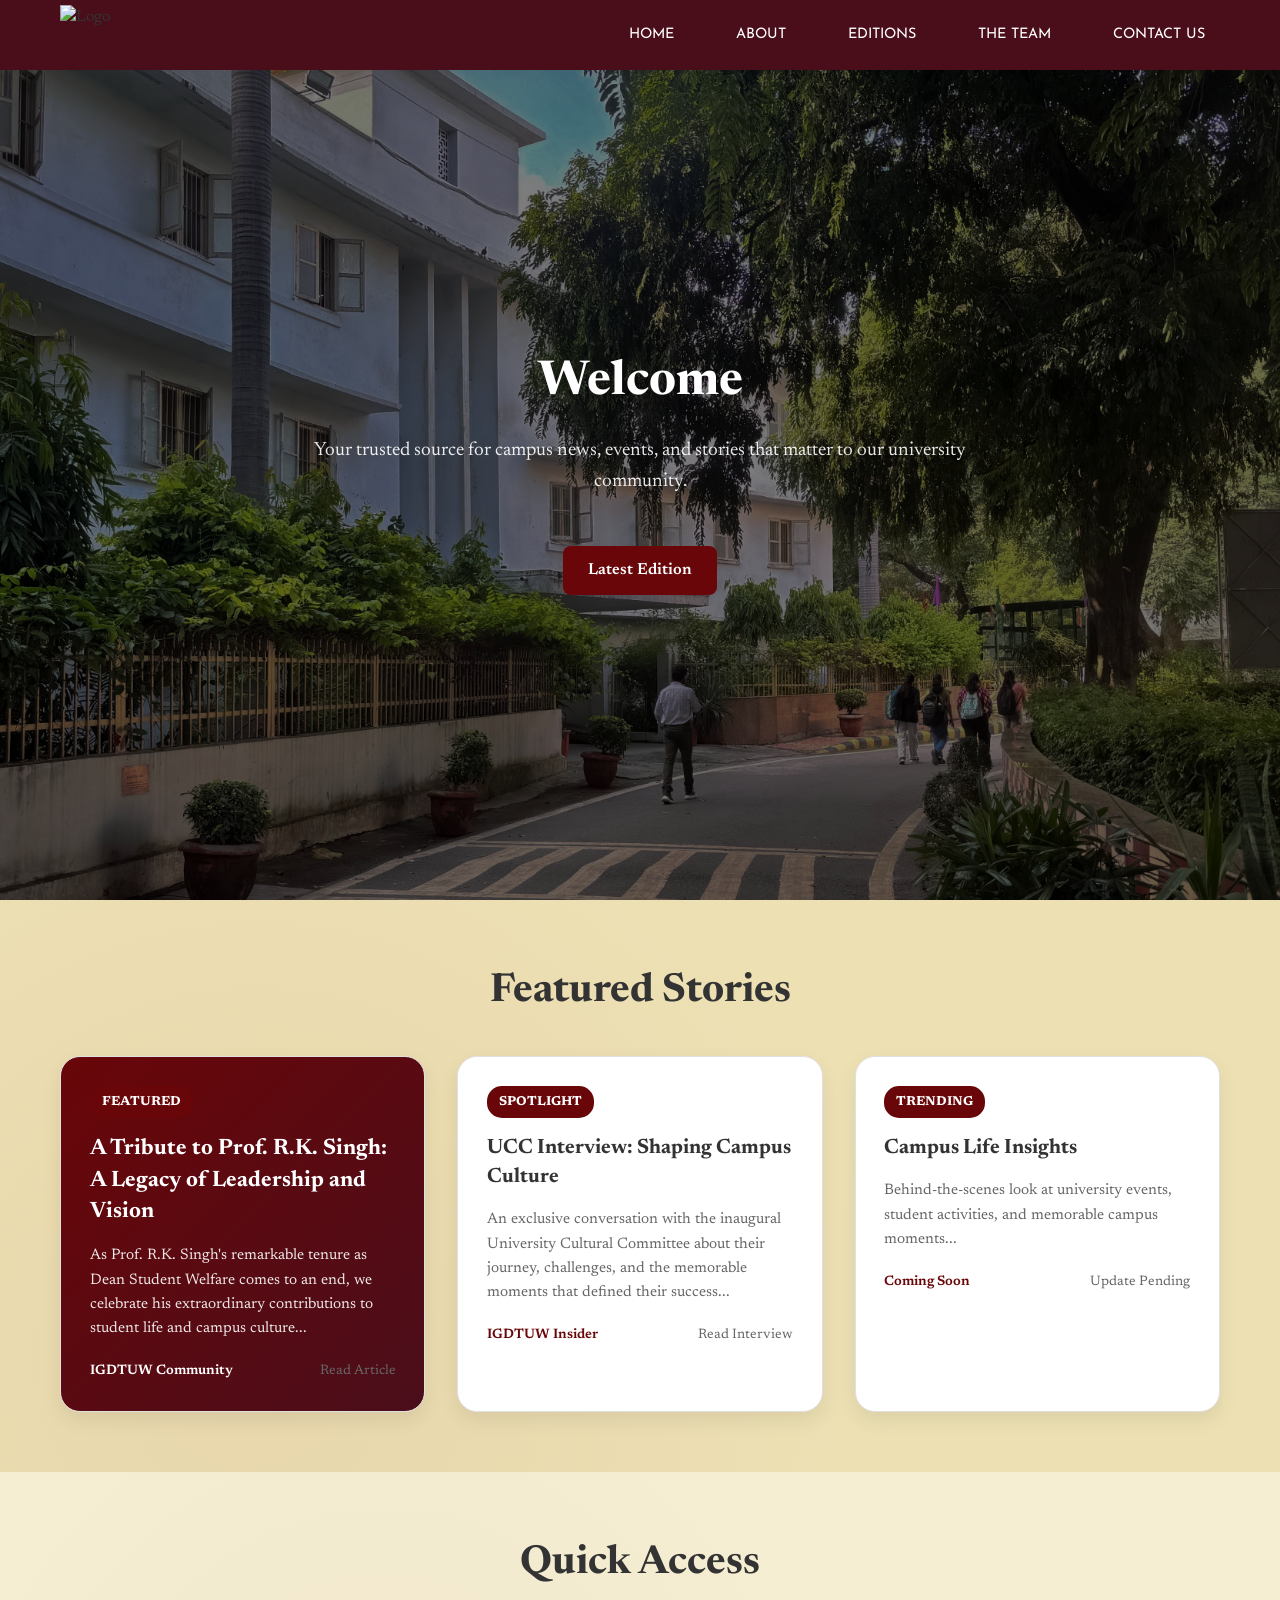
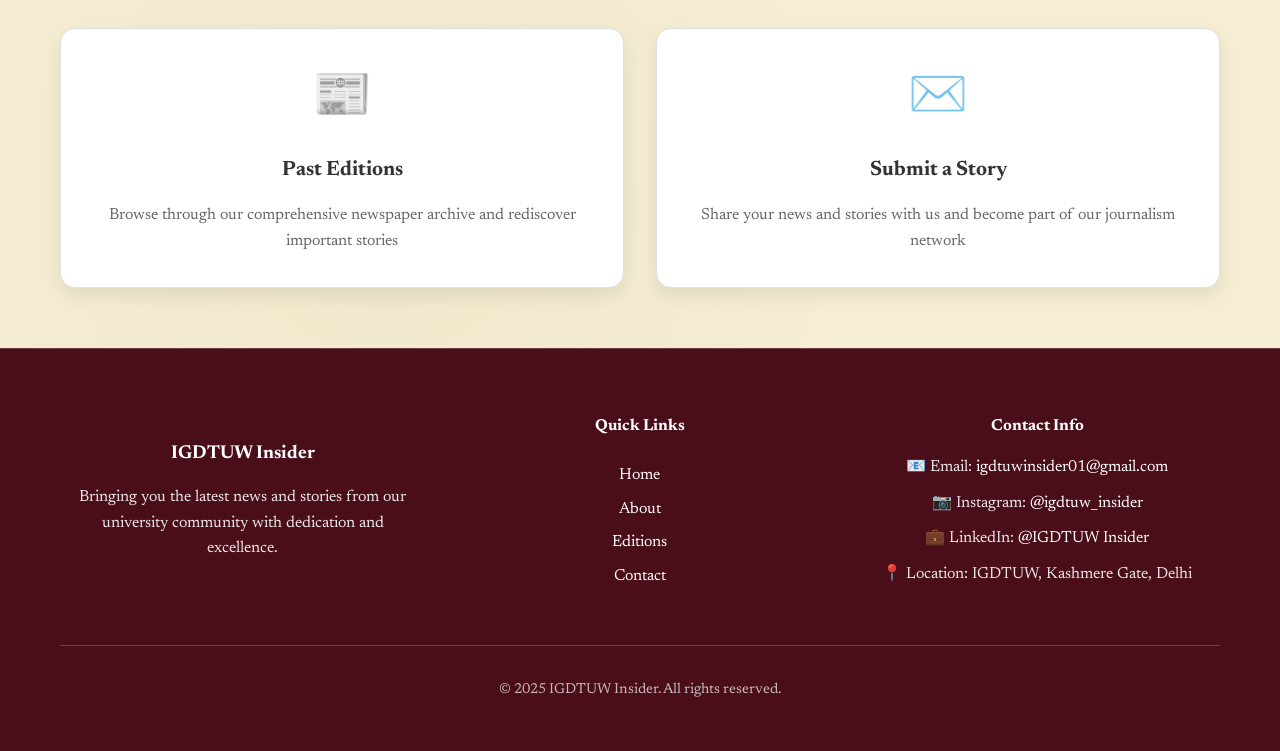
==== index.html @ c7ceae9b "Merge branch 'main' of https://github.com/Surabhi210/IGDTUW__Insider :wq ssage to explain why this m" ====
<!DOCTYPE html>
<html lang="en">

<head>
    <meta charset="UTF-8">
    <meta name="viewport" content="width=device-width, initial-scale=1.0">
    <title>IGDTUW Insider - University Newspaper</title>
    <link rel="icon" type="image/png" href="image.png">
    <style>
        @import url('https://fonts.googleapis.com/css2?family=Newsreader:ital,opsz,wght@0,6..72,200..800;1,6..72,200..800&display=swap');
        @import url('https://fonts.googleapis.com/css2?family=Josefin+Sans:ital,wght@0,100..700;1,100..700&display=swap');
    </style>
    <link rel="stylesheet" href="navbar.css">
    <link rel="stylesheet" href="style.css">
    <link rel="stylesheet" href="footer.css">
</head>

<body class="loading">
    <!-- Navigation -->
    <nav class="navbar">
        <div class="nav-container">
            <div class="logo">
                <img src="secondary-logo2.svg" alt="Logo" class="logo-img">
                <!-- <h2 style="padding-top:10px;">IGDTUW INSIDER</h2> -->
            </div>
            <ul class="nav-menu">
                <li><a href="index.html" class="nav-link">HOME</a></li>
                <li><a href="pages/about/about.html" class="nav-link">ABOUT</a></li>
                <li><a href="pages/edition/edition.html" class="nav-link">EDITIONS</a></li>
                <li><a href="pages/team/team.html" class="nav-link">THE TEAM</a></li>
                <li><a href="pages/contact/contact.html" class="nav-link">CONTACT US</a></li>
            </ul>
            <div class="hamburger">
                <span></span>
                <span></span>
                <span></span>
            </div>
        </div>
    </nav>

    <!-- Hero Section -->
    <section class="hero">
        <div class="hero-content">
            <h1 class="typing-text" id="typing-text">Welcome to IGDTUW Insider</h1>
            <p>Your trusted source for campus news, events, and stories that matter to our university community.</p>
            <div class="hero-buttons">
                <a href="pages/edition/edition.html" class="btn primary">Latest Edition</a>
            </div>
        </div>
    </section>

    <!-- Featured Stories Section -->
    <section class="featured-stories">
        <div class="container">
            <h2 class="animate-on-scroll">Featured Stories</h2>
            <div class="featured-grid">
                <a href="prof-rk-singh.html" class="featured-card main-story animate-on-scroll">
                    <div class="feature-badge">FEATURED</div>
                    <h3>A Tribute to Prof. R.K. Singh: A Legacy of Leadership and Vision</h3>
                    <p>As Prof. R.K. Singh's remarkable tenure as Dean Student Welfare comes to an end, we celebrate his
                        extraordinary contributions to student life and campus culture...</p>
                    <div class="story-meta">
                        <span class="story-author">IGDTUW Community</span>
                        <span class="story-date">Read Article</span>
                    </div>
                </a>

                <a href="ucc-interview.html" class="featured-card animate-on-scroll">
                    <div class="feature-badge">SPOTLIGHT</div>
                    <h3>UCC Interview: Shaping Campus Culture</h3>
                    <p>An exclusive conversation with the inaugural University Cultural Committee about their journey,
                        challenges, and the memorable moments that defined their success...</p>
                    <div class="story-meta">
                        <span class="story-author">IGDTUW Insider</span>
                        <span class="story-date">Read Interview</span>
                    </div>
                </a>

                <div class="featured-card animate-on-scroll" onclick="showUpdateMessage(this)">
                    <div class="feature-badge">TRENDING</div>
                    <h3>Campus Life Insights</h3>
                    <p>Behind-the-scenes look at university events, student activities, and memorable campus moments...
                    </p>
                    <div class="story-meta">
                        <span class="story-author">Coming Soon</span>
                        <span class="story-date">Update Pending</span>
                    </div>
                </div>
            </div>
        </div>
    </section>

    <!-- Quick Links -->
    <section class="quick-links">
        <div class="container">
            <h2 class="animate-on-scroll">Quick Access</h2>
            <div class="links-grid">
                <a href="pages/edition/edition.html" class="link-card animate-on-scroll">
                    <div class="link-icon">📰</div>
                    <h3>Past Editions</h3>
                    <p>Browse through our comprehensive newspaper archive and rediscover important stories</p>
                </a>
                <a href="pages/contact/contact.html" class="link-card animate-on-scroll">
                    <div class="link-icon">✉️</div>
                    <h3>Submit a Story</h3>
                    <p>Share your news and stories with us and become part of our journalism network</p>
                </a>
            </div>
        </div>
    </section>

    <!-- Footer -->
    <footer class="footer">
        <div class="container">
            <div class="footer-content">

                <div class="footer-section">
                    <h3>IGDTUW Insider</h3>
                    <p>Bringing you the latest news and stories from our university community with dedication and
                        excellence.</p>
                </div>

                <div class="footer-section">
                    <h4>Quick Links</h4>
                    <ul>
                        <li><a href="index.html">Home</a></li>
                        <li><a href="pages/about/about.html">About</a></li>
                        <li><a href="pages/edition/edition.html">Editions</a></li>
                        <li><a href="pages/contact/contact.html">Contact</a></li>
                    </ul>
                </div>

                <div class="footer-section">
                    <h4>Contact Info</h4>
                    <p>📧 Email: <a href="mailto:igdtuwinsider01@gmail.com"
                            class="contact-link">igdtuwinsider01@gmail.com</a></p>
                    <p>📷 Instagram: <a href="https://www.instagram.com/igdtuw_insider" target="_blank"
                            class="contact-link">@igdtuw_insider</a></p>
                    <p>💼 LinkedIn: <a href="https://www.linkedin.com/company/igdtuw-insider/" target="_blank"
                            class="contact-link">@IGDTUW Insider</a></p>
                    <p>📍 Location: IGDTUW, Kashmere Gate, Delhi</p>
                </div>
            </div>

            <div class="footer-bottom">
                <p>&copy; 2025 IGDTUW Insider. All rights reserved.</p>
            </div>
        </div>
    </footer>

    <script>
        // Dynamic Typing Animation
        const typingText = document.getElementById('typing-text');
        const texts = [
            'Welcome to IGDTUW Insider',
            'Your Campus News Hub',
            'Stories That Matter',
            'University Community Updates'
        ];
        let textIndex = 0;
        let charIndex = 0;
        let isDeleting = false;
        let typingSpeed = 100;

        function typeWriter() {
            const currentText = texts[textIndex];

            if (isDeleting) {
                typingText.textContent = currentText.substring(0, charIndex - 1);
                typingSpeed = 50;
            } else {
                typingText.textContent = currentText.substring(0, charIndex + 1);
                charIndex++;
                typingSpeed = 100;
            }

            if (!isDeleting && charIndex === currentText.length) {
                setTimeout(() => {
                    isDeleting = true;
                }, 2000);
            } else if (isDeleting && charIndex === 0) {
                isDeleting = false;
                textIndex = (textIndex + 1) % texts.length;
            }

            setTimeout(typeWriter, typingSpeed);
        }

        // Start typing animation after page loads
        setTimeout(() => {
            typeWriter();
        }, 1000);


        // Enhanced Mobile Menu Toggle with Animation
        const hamburger = document.querySelector('.hamburger');
        const navMenu = document.querySelector('.nav-menu');

        hamburger.addEventListener('click', function () {
            hamburger.classList.toggle('active');
            navMenu.classList.toggle('active');

            // Animate hamburger lines
            const spans = hamburger.querySelectorAll('span');
            if (hamburger.classList.contains('active')) {
                spans[0].style.transform = 'rotate(45deg) translate(9px, 9px)';
                spans[1].style.opacity = '0';
                spans[2].style.transform = 'rotate(-45deg) translate(7px, -6px)';
            } else {
                spans[0].style.transform = 'none';
                spans[1].style.opacity = '1';
                spans[2].style.transform = 'none';
            }
        });

        // Close mobile menu when clicking on a link
        document.querySelectorAll('.nav-link').forEach(n => n.addEventListener('click', () => {
            hamburger.classList.remove('active');
            navMenu.classList.remove('active');
            const spans = hamburger.querySelectorAll('span');
            spans[0].style.transform = 'none';
            spans[1].style.opacity = '1';
            spans[2].style.transform = 'none';
        }));

        // Smooth scrolling for anchor links
        document.querySelectorAll('a[href^="#"]').forEach(anchor => {
            anchor.addEventListener('click', function (e) {
                e.preventDefault();
                const target = document.querySelector(this.getAttribute('href'));
                if (target) {
                    target.scrollIntoView({
                        behavior: 'smooth',
                        block: 'start'
                    });
                }
            });
        });

        // Enhanced Navbar background on scroll
        window.addEventListener('scroll', function () {
            const navbar = document.querySelector('.navbar');
            const scrolled = window.pageYOffset;

            if (scrolled > 100) {
                navbar.style.background = 'var(--navbar-bg)';
                navbar.style.backdropFilter = 'blur(20px)';
                navbar.style.boxShadow = '0 4px 20px var(--shadow)';
            } else {
                navbar.style.background = 'var(--navbar-bg)';
                navbar.style.backdropFilter = 'blur(15px)';
                navbar.style.boxShadow = 'none';
            }

            // Reduced parallax effect for background
            const hero = document.querySelector('.hero');
            if (hero) {
                hero.style.transform = `translateY(${scrolled * 0.05}px)`;
            }
        });

        // Simplified Intersection Observer for scroll animations
        const observerOptions = {
            threshold: 0.1,
            rootMargin: '0px 0px -30px 0px'
        };

        const observer = new IntersectionObserver(function (entries) {
            entries.forEach(entry => {
                if (entry.isIntersecting) {
                    entry.target.classList.add('animated');
                }
            });
        }, observerOptions);

        // Observe elements for animation
        document.querySelectorAll('.animate-on-scroll').forEach(el => {
            observer.observe(el);
        });

        // Enhanced Loading Animation
        window.addEventListener('load', function () {
            document.body.classList.add('loaded');
        });

        // Simplified click effects without excessive animations
        document.querySelectorAll('.btn, .link-card, .story-card').forEach(element => {
            element.addEventListener('click', function (e) {
                this.style.transform = 'scale(0.98)';
                setTimeout(() => {
                    this.style.transform = '';
                }, 150);
            });
        });
        // Featured Stories Click Handler for "Coming Soon" items
        function showUpdateMessage(element) {
            const originalContent = element.innerHTML;
            element.style.background = 'var(--accent-primary)';
            element.style.color = 'white';
            element.innerHTML = `
                <div style="text-align: center; padding: 2rem;">
                    <div style="font-size: 2rem; margin-bottom: 1rem;">📝</div>
                    <h3 style="color: white; margin-bottom: 1rem;">Content Coming Soon!</h3>
                    <p style="color: rgba(255,255,255,0.9); margin-bottom: 0;">This story will be updated with fresh content soon. Stay tuned!</p>
                </div>
            `;

            setTimeout(() => {
                element.innerHTML = originalContent;
                element.style.background = '';
                element.style.color = '';
            }, 3000);
        }
    </script>
</body>

</html>
---- navbar.css ----
:root {
    --bg-primary: #FEFDF7;
    --bg-secondary: #FDFDF7;
    --card-bg: #FEFDF7;

    --text-primary: #690609;
    --text-secondary: #690609;
    --muted-text: #792022;

    --accent-primary: #690609;
    --accent-secondary: #792022;
    --accent-subtle: #DFD6D0;

    --border-color: #DFD6D0;
    --shadow: rgba(121, 32, 34, 0.15);

    --navbar-bg: #8B1538;
    --navbar-text: #FFFFFF;
    --navbar-hover: #A01A44;
    
    --footer-bg: #8B1538;
    --footer-text: #FFFFFF;
    --neutral: #DFD6D0;
}

.navbar {
    position: fixed;
    top: 0;
    width: 100%;
    background-color: #4A0E1A !important;
    background: #4A0E1A !important;
    opacity: 1 !important;
    z-index: 1000;
    border-bottom: none;
    transition: none;
    box-shadow: 0 2px 8px rgba(0, 0, 0, 0.5);
}

/* Remove ALL transparency - force solid background */
.navbar.transparent {
    background-color: #4A0E1A !important;
    background: #4A0E1A !important;
    backdrop-filter: none !important;
    opacity: 1 !important;
}

.navbar * {
    opacity: 1 !important;
}

.nav-container {
    max-width: 1200px;
    margin: 0 auto;
    padding: 0 20px;
    display: flex;
    justify-content: space-between;
    align-items: center;
    height: 70px;
}

/* Logo text */
.logo h2 {
    color: var(--navbar-text);
    font-family: "Josefin Sans", sans-serif;
    font-weight: 500;
    font-size: 1.8rem;
    transition: color 0.3s ease;
    text-shadow: none;
}

.logo h2:hover {
    color: #FFE4E1;
    transform: scale(1.02);
}

/* Nav menu */
.nav-menu {
    display: flex;
    list-style: none;
    align-items: center;
    gap: 2rem;
}

/* Links */
.nav-link {
    text-decoration: none;
    color: var(--navbar-text);
    font-weight: 400;
    font-family: "Josefin Sans", sans-serif;
    font-size: 0.9rem;
    transition: all 0.3s ease;
    position: relative;
    padding: 10px 15px;
    border-radius: 6px;
    text-shadow: none;
}

/* Hover effect */
.nav-link:hover {
    color: #FFFFFF;
    background-color: rgba(255, 255, 255, 0.1);
    transform: translateY(-2px);
}

.nav-link::after {
    content: '';
    position: absolute;
    bottom: -5px;
    left: 50%;
    transform: translateX(-50%);
    width: 0;
    height: 2px;
    background-color: #FFFFFF;
    transition: width 0.3s ease;
}

.nav-link:hover::after {
    width: 80%;
}

/* Active link styling */
.nav-link.active {
    color: #FFFFFF;
    background-color: rgba(255, 255, 255, 0.15);
}

/* Hamburger */
.hamburger {
    display: none;
    flex-direction: column;
    cursor: pointer;
    transition: transform 0.3s ease;
}

.hamburger span {
    width: 25px;
    height: 3px;
    background: var(--navbar-text);
    margin: 3px 0;
    border-radius: 2px;
    transition: all 0.3s ease;
}

.hamburger:hover span {
    background: #FFFFFF;
}

/* Logo */
.logo {
    display: flex;
    align-items: center;
    gap: 10px;
}

.logo-img {
    height: 60px;
    width: auto;
}

.logo-img:hover {
    transform: rotate(360deg);
    border-color: #FFFFFF;
}

/* Mobile responsiveness */
@media (max-width: 768px) {
    .hamburger {
        display: flex;
    }
    
    .nav-menu {
        position: fixed;
        left: -100%;
        top: 70px;
        flex-direction: column;
        --navbar-bg: #4A0E1A !important;
        width: 100%;
        text-align: center;
        transition: 0.3s;
        box-shadow: 0 10px 27px rgba(0, 0, 0, 0.3);
        padding: 2rem 0;
        backdrop-filter: none !important;
        opacity: 1 !important;
    }
    
    .nav-menu.active {
        left: 0;
        animation: slideInRight 0.3s ease-out;
    }
    
    @keyframes slideInRight {
        from {
            opacity: 0;
            transform: translateX(-100px);
        }
        to {
            opacity: 1;
            transform: translateX(0);
        }
    }
    
    .nav-link {
        padding: 15px 20px;
        display: block;
        width: 100%;
        margin: 0.5rem 0;
        border-radius: 12px;
        color: var(--navbar-text);
        border: 1px solid transparent;
        transition: all 0.4s cubic-bezier(0.4, 0, 0.2, 1);
    }
    
    .nav-link:hover {
        background: rgba(255, 255, 255, 0.15);
        backdrop-filter: blur(10px);
        border: 1px solid rgba(255, 255, 255, 0.2);
        box-shadow: 
            0 4px 15px rgba(255, 255, 255, 0.1),
            inset 0 1px 0 rgba(255, 255, 255, 0.3);
        color: #FFFFFF;
        transform: scale(1.02);
    }
}
---- style.css ----
* {
    margin: 0;
    padding: 0;
    box-sizing: border-box;
}

:root {
    --bg-primary: #f5eed2;
    --bg-secondary: #f8f8f8;
    --card-bg: #ffffff;
    --text-primary: #333333;
    --text-secondary: #666666;
    --muted-text: #999999;
    --accent-primary: #690609;
    --accent-secondary: #4a0e1a;
    --accent-subtle: #8b1519;
    --border-color: #e0e0e0;
    --shadow: rgba(0, 0, 0, 0.08);
    --navbar-bg: #690609;
    --footer-bg: #4a0e1a;
    --footer-text: white;
}

body {
    font-family: 'Segoe UI', Tahoma, Geneva, Verdana, sans-serif;
    line-height: 1.6;
    background-color: var(--bg-primary);
    color: var(--text-primary);
    transition: all 0.3s ease;
    overflow-x: hidden;
}

.container {
    max-width: 1200px;
    margin: 0 auto;
    padding: 0 20px;
}

/* Hero Section */
.hero {
    position: relative;
    width: 100%;
    height: 100vh;
    background: url("bg.jpg") no-repeat center center / cover;
    display: flex;
    align-items: center;
    justify-content: center;
    padding: 100px 20px 50px;
    overflow: hidden;
}

/* Dark overlay */
.hero::before {
    content: "";
    position: absolute;
    top: 0;
    left: 0;
    width: 100%;
    height: 100%;
    background: rgba(0, 0, 0, 0.5);
    /* Adjust opacity for more/less darkness */
    z-index: 0;
}

/* Hero content */
.hero-content {
    position: relative;
    z-index: 2;
    max-width: 900px;
    text-align: center;
    color: #fff;
    display: flex;
    flex-direction: column;
    gap: 1.5rem;
    animation: fadeIn 1.5s ease-in-out;
}

.hero-content h1 {
    font-size: 3rem;
    font-weight: 700;
    line-height: 1.2;
}

.hero-content p {
    font-size: 1.2rem;
    max-width: 700px;
    margin: 0 auto;
    opacity: 0.9;
}

/* Buttons */
.hero-buttons {
    display: flex;
    gap: 1rem;
    justify-content: center;
    margin-top: 1.5rem;
}

.hero-buttons .btn {
    padding: 12px 25px;
    font-size: 1rem;
    font-weight: 600;
    text-decoration: none;
    border-radius: 8px;
    transition: 0.3s ease;
}

.hero-buttons .btn.primary {
    background: #690609;
    color: #ffffff;
    border: none;
}

.hero-buttons .btn.primary:hover {
    background: #8b1519;
}

.hero-buttons .btn.secondary {
    background: transparent;
    color: #fff;
    border: 2px solid #fff;
}

.hero-buttons .btn.secondary:hover {
    background: rgba(255, 255, 255, 0.2);
}

/* Animation for fade-in effect */
@keyframes fadeIn {
    0% {
        opacity: 0;
        transform: translateY(20px);
    }

    100% {
        opacity: 1;
        transform: translateY(0);
    }
}

/* Responsive */
@media (max-width: 768px) {
    .hero-content h1 {
        font-size: 2rem;
    }

    .hero-content p {
        font-size: 1rem;
    }

    .hero-buttons {
        flex-direction: column;
        align-items: center;
    }

    .hero-buttons .btn {
        width: auto;
        /* fits content */
        min-width: 140px;
        /* ensures it's not too small */
        max-width: 250px;
        /* prevents it from being too wide */
        text-align: center;
        margin: 0.5rem auto;
        /* keeps it centered with spacing */
        display: block;
    }
}


/* Quick Links Section */
.quick-links {
    padding: 60px 20px;
    background: var(--bg-primary);
    position: relative;
    overflow: hidden;
}

.quick-links::before {
    content: '';
    position: absolute;
    top: 0;
    left: 0;
    right: 0;
    bottom: 0;
    background: radial-gradient(circle at 30% 70%, rgba(105, 6, 9, 0.03), transparent 50%);
    /* radial-gradient(circle at 70% 30%, rgba(74, 14, 26, 0.03), transparent 50%); */
    animation: backgroundPulse 12s ease-in-out infinite;
}

@keyframes backgroundPulse {

    0%,
    100% {
        opacity: 0.3;
    }

    50% {
        opacity: 0.6;
    }
}

.quick-links h2 {
    text-align: center;
    font-size: 2.5rem;
    margin-bottom: 2rem;
    color: var(--text-primary);
    position: relative;
    z-index: 2;
    animation: fadeInDown 0.8s ease-out;
}

.links-grid {
    display: grid;
    grid-template-columns: repeat(auto-fit, minmax(250px, 1fr));
    gap: 2rem;
    position: relative;
    z-index: 2;
}

.link-card {
    background: var(--card-bg);
    padding: 2rem;
    border-radius: 15px;
    text-align: center;
    text-decoration: none;
    color: var(--text-primary);
    box-shadow: 0 8px 20px var(--shadow);
    transition: all 0.3s ease;
    border: 1px solid var(--border-color);
    position: relative;
    overflow: hidden;
    animation: fadeInUp 0.6s ease-out;
    transform: translateY(0);
    opacity: 1;
}

.link-card:nth-child(1) {
    animation-delay: 0.1s;
}

.link-card:nth-child(2) {
    animation-delay: 0.2s;
}

.link-card:nth-child(3) {
    animation-delay: 0.3s;
}

.link-card::before {
    content: '';
    position: absolute;
    top: 0;
    left: 0;
    right: 0;
    height: 4px;
    background: linear-gradient(90deg, var(--accent-primary), var(--accent-secondary));
    transform: scaleX(0);
    transition: transform 0.4s ease;
    transform-origin: left;
}

.link-card:hover::before {
    transform: scaleX(1);
}

.link-card:hover {
    transform: translateY(-5px);
    box-shadow: 0 15px 30px rgba(105, 6, 9, 0.2);
    border-color: var(--accent-primary);
}

.link-icon {
    font-size: 3rem;
    margin-bottom: 1rem;
    transition: all 0.3s ease;
    position: relative;
    z-index: 2;
}

.link-card:hover .link-icon {
    transform: scale(1.1);
    color: var(--accent-primary);
}

.link-card h3 {
    font-size: 1.3rem;
    margin-bottom: 1rem;
    color: var(--text-primary);
    transition: all 0.3s ease;
    position: relative;
    z-index: 2;
}

.link-card:hover h3 {
    color: var(--accent-primary);
}

.link-card p {
    color: var(--text-secondary);
    line-height: 1.6;
    transition: all 0.3s ease;
    position: relative;
    z-index: 2;
}

.link-card:hover p {
    color: var(--text-primary);
}

/* Responsive Design */
@media (max-width: 768px) {
    .hamburger {
        display: flex;
    }

    .nav-menu {
        position: fixed;
        left: -100%;
        top: 70px;
        flex-direction: column;
        background-color: var(--navbar-bg);
        width: 100%;
        text-align: center;
        transition: 0.3s;
        box-shadow: 0 10px 27px var(--shadow);
        padding: 2rem 0;
        backdrop-filter: blur(15px);
    }

    .nav-menu.active {
        left: 0;
        animation: slideInRight 0.3s ease-out;
    }

    .hero-content {
        grid-template-columns: 1fr;
        text-align: center;
        gap: 2rem;
    }

    .hero-content h1 {
        font-size: 2.5rem;
    }

    .newspaper-mockup {
        width: 250px;
        height: 330px;
    }

    .stories-grid,
    .links-grid {
        grid-template-columns: 1fr;
    }

    .hero {
        padding: 80px 20px 40px;
    }

    .social-links {
        justify-content: center;
    }
}

/* Scroll Animations */
.animate-on-scroll {
    opacity: 0;
    transform: translateY(30px);
    transition: all 0.6s ease-out;
}

.animate-on-scroll.animated {
    opacity: 1;
    transform: translateY(0);
}

/* Custom Scrollbar */
::-webkit-scrollbar {
    width: 8px;
}

::-webkit-scrollbar-track {
    background: var(--bg-secondary);
}

::-webkit-scrollbar-thumb {
    background: linear-gradient(45deg, var(--accent-primary), var(--accent-secondary));
    border-radius: 10px;
}

::-webkit-scrollbar-thumb:hover {
    background: linear-gradient(45deg, var(--accent-secondary), var(--accent-primary));
}

/* Loading Animation */
.loading {
    opacity: 0;
    animation: fadeIn 1s ease-out forwards;
}

@keyframes fadeIn {
    to {
        opacity: 1;
    }
}

@keyframes fadeInUp {
    from {
        opacity: 0;
        transform: translateY(20px);
    }

    to {
        opacity: 1;
        transform: translateY(0);
    }
}

@keyframes fadeInText {
    from {
        opacity: 0;
        transform: translateY(10px);
    }

    to {
        opacity: 1;
        transform: translateY(0);
    }
}

/* Featured Stories Section */
.featured-stories {
    padding: 60px 20px;
    background: #ede1b4;
    position: relative;
    overflow: hidden;
}

.featured-stories::before {
    content: '';
    position: absolute;
    top: 0;
    left: 0;
    right: 0;
    bottom: 0;
    background: radial-gradient(circle at 20% 80%, rgba(139, 21, 25, 0.05), transparent 60%);
    animation: featuredPulse 15s ease-in-out infinite;
}

@keyframes featuredPulse {

    0%,
    100% {
        opacity: 0.4;
    }

    50% {
        opacity: 0.7;
    }
}

.featured-stories h2 {
    text-align: center;
    font-size: 2.5rem;
    margin-bottom: 2rem;
    color: var(--text-primary);
    position: relative;
    z-index: 2;
    animation: fadeInDown 0.8s ease-out;
}

.featured-grid {
    display: grid;
    grid-template-columns: repeat(3, 1fr);
    gap: 2rem;
    max-width: 1200px;
    margin: 0 auto;
    position: relative;
    z-index: 2;
}

.featured-card {
    background: var(--card-bg);
    border-radius: 20px;
    box-shadow: 0 8px 20px var(--shadow);
    padding: 1.8rem;
    text-decoration: none;
    color: var(--text-primary);
    transition: all 0.3s ease;
    border: 1px solid var(--border-color);
    position: relative;
    overflow: hidden;
    cursor: pointer;
}

.featured-card::before {
    content: '';
    position: absolute;
    top: 0;
    left: 0;
    right: 0;
    height: 4px;
    background: linear-gradient(90deg, var(--accent-primary), var(--accent-secondary));
    transform: scaleX(0);
    transition: transform 0.4s ease;
    transform-origin: left;
}

.featured-card:hover::before {
    transform: scaleX(1);
}

.featured-card:hover {
    transform: translateY(-5px);
    border-color: var(--accent-primary);
    box-shadow: 0 15px 30px rgba(105, 6, 9, 0.2);
}

.feature-badge {
    background: var(--accent-primary);
    color: white;
    padding: 6px 12px;
    border-radius: 15px;
    font-size: 0.8rem;
    font-weight: bold;
    display: inline-block;
    margin-bottom: 1rem;
}

.featured-card h3 {
    font-size: 1.3rem;
    margin-bottom: 1rem;
    color: var(--text-primary);
    line-height: 1.4;
    transition: all 0.3s ease;
}

.featured-card:hover h3 {
    color: var(--accent-primary);
}

.featured-card p {
    color: var(--text-secondary);
    font-size: 0.95rem;
    line-height: 1.6;
    margin-bottom: 1.2rem;
    transition: all 0.3s ease;
}

.featured-card:hover p {
    color: var(--text-primary);
}

.story-meta {
    display: flex;
    justify-content: space-between;
    align-items: center;
    font-size: 0.85rem;
    color: var(--muted-text);
    margin-top: auto;
}

.story-author {
    font-weight: 600;
    color: var(--accent-primary);
}

.story-date {
    color: var(--text-secondary);
}

/* Main featured story (first one) */
.featured-card.main-story {
    background: linear-gradient(135deg, var(--accent-primary), var(--accent-secondary));
    color: white;
}

.featured-card.main-story h3 {
    color: white;
    font-size: 1.4rem;
}

.featured-card.main-story p {
    color: rgba(255, 255, 255, 0.9);
}

.featured-card.main-story .feature-badge {
    color: white;
    backdrop-filter: blur(10px);
}

.featured-card.main-story .story-meta {
    color: rgba(255, 255, 255, 0.8);
}

.featured-card.main-story .story-author {
    color: white;
}

.featured-card.main-story:hover h3 {
    color: white;
}

.featured-card.main-story:hover p {
    color: rgba(255, 255, 255, 0.95);
}

/* Story Overlay Modal */
.story-overlay {
    display: none;
    position: fixed;
    top: 0;
    left: 0;
    width: 100%;
    height: 100%;
    background: rgba(0, 0, 0, 0.8);
    backdrop-filter: blur(10px);
    z-index: 1000;
    justify-content: center;
    align-items: center;
    animation: fadeIn 0.3s ease-out;
}

.story-modal {
    background: white;
    border-radius: 20px;
    max-width: 800px;
    max-height: 90vh;
    margin: 20px;
    position: relative;
    overflow: hidden;
    box-shadow: 0 25px 50px rgba(0, 0, 0, 0.3);
}

.close-btn {
    position: absolute;
    top: 15px;
    right: 20px;
    background: rgba(255, 255, 255, 0.95);
    border: 2px solid var(--accent-primary);
    font-size: 1.5rem;
    color: var(--accent-primary);
    cursor: pointer;
    z-index: 1001;
    width: 45px;
    height: 45px;
    border-radius: 50%;
    display: flex;
    align-items: center;
    justify-content: center;
    transition: all 0.3s ease;
    font-weight: bold;
    box-shadow: 0 4px 15px rgba(0, 0, 0, 0.2);
}

.close-btn:hover {
    background: var(--accent-primary);
    color: white;
    transform: scale(1.1);
    box-shadow: 0 6px 20px rgba(105, 6, 9, 0.3);
}

.story-header {
    background: linear-gradient(135deg, var(--accent-primary), var(--accent-secondary));
    color: white;
    padding: 40px 40px 30px;
    text-align: center;
}

.story-header .story-badge {
    background: rgba(255, 255, 255, 0.2);
    color: white;
    padding: 8px 16px;
    border-radius: 20px;
    font-size: 0.9rem;
    font-weight: bold;
    display: inline-block;
    margin-bottom: 20px;
    backdrop-filter: blur(10px);
}

.story-header h2 {
    font-size: 2rem;
    margin-bottom: 15px;
    line-height: 1.3;
}

.story-meta-full {
    color: rgba(255, 255, 255, 0.8);
    font-size: 0.95rem;
}

.story-content {
    padding: 40px;
    max-height: 60vh;
    overflow-y: auto;
    line-height: 1.8;
}

.story-intro {
    font-size: 1.2rem;
    color: var(--accent-primary);
    font-weight: 500;
    margin-bottom: 30px;
    text-align: center;
    font-style: italic;
}

.story-content h3 {
    color: var(--accent-primary);
    font-size: 1.3rem;
    margin: 30px 0 15px;
    font-weight: 600;
}

.story-content p {
    color: var(--text-primary);
    margin-bottom: 20px;
    font-size: 1rem;
}

.story-conclusion {
    background: linear-gradient(135deg, #f8f5f0, #f2ede3);
    padding: 25px;
    border-radius: 15px;
    border-left: 5px solid var(--accent-primary);
    font-style: italic;
    margin-top: 30px;
}

/* Responsive Design */
@media (max-width: 768px) {
    .featured-grid {
        grid-template-columns: 1fr;
        gap: 1.5rem;
    }

    .featured-card {
        padding: 1.5rem;
    }

    .featured-stories {
        padding: 40px 20px;
    }

    .featured-stories h2 {
        font-size: 2rem;
        margin-bottom: 1.5rem;
    }

    .story-modal {
        margin: 10px;
        max-height: 95vh;
    }

    .story-header {
        padding: 30px 25px 20px;
    }

    .story-header h2 {
        font-size: 1.6rem;
    }

    .story-content {
        padding: 25px 20px;
    }
}

/* Animation for featured stories */
.featured-card.animate-on-scroll {
    opacity: 0;
    transform: translateY(30px);
    transition: all 0.6s ease-out;
}

.featured-card.animate-on-scroll.animated {
    opacity: 1;
    transform: translateY(0);
}

.featured-card:nth-child(1) {
    animation-delay: 0.1s;
}

.featured-card:nth-child(2) {
    animation-delay: 0.2s;
}

.featured-card:nth-child(3) {
    animation-delay: 0.3s;
}
*{
    font-family: "Newsreader", serif;
}
---- footer.css ----
:root {
    --footer-bg: #4a0e1a;
    --footer-text: white;
    --footer-link-hover: #cccccc;
    --footer-border: rgba(255, 255, 255, 0.2);
}

.footer {
    background: #4A0E1A;
    padding: 50px 20px;
    border-top: 1px solid var(--footer-border);
    position: relative;
    overflow: hidden;
    color: white;
}

/* Container styling - This was missing and causing the layout issues */
.footer .container {
    max-width: 1200px;
    margin: 0 auto;
    padding: 0 20px;
}

/* --- Grid layout --- */
.footer-content {
    display: grid;
    grid-template-columns: repeat(auto-fit, minmax(250px, 1fr));
    gap: 2rem;
    text-align: center;
    z-index: 2;
}

/* --- Sections --- */
.footer-content > div {
    display: flex;
    flex-direction: column;
    align-items: center;
    justify-content: center;
    transition: transform 0.3s ease, box-shadow 0.3s ease;
    padding: 15px;
    border-radius: 12px;
}

/* Subtle hover effect for symmetry */
.footer-content > div:hover {
    transform: translateY(-5px);
    box-shadow: 0 6px 20px rgba(0, 0, 0, 0.3);
}

/* --- Headings --- */
.footer h3, 
.footer h4 {
    margin-bottom: 1rem;
    font-weight: 700;
    color: white;
    transition: color 0.3s ease;
}

.footer h3:hover, 
.footer h4:hover {
    color: #cccccc;
}

/* --- Paragraphs --- */
.footer p {
    color: rgba(255, 255, 255, 0.9);
    line-height: 1.6;
    margin-bottom: 10px;
}

/* --- Links --- */
.footer a {
    color: white;
    text-decoration: none;
    transition: color 0.3s ease, transform 0.2s ease;
}

.footer a:hover {
    color: #cccccc;
    transform: scale(1.05);
}

/* Contact links specific styling */
.contact-link {
    color: rgba(255, 255, 255, 0.9);
    text-decoration: none;
    transition: color 0.3s ease;
}

.contact-link:hover {
    color: white;
}

/* --- Quick links list --- */
.footer ul {
    list-style: none;
    padding: 0;
    margin: 0;
}

.footer ul li {
    margin: 0.5rem 0;
}

/* --- Footer bottom --- */
.footer-bottom {
    text-align: center;
    padding-top: 2rem;
    border-top: 1px solid var(--footer-border);
    color: white;
    font-size: 0.9rem;
    animation: fadeInText 1s ease-out 0.5s both;
    margin-top: 2rem;
}

.footer-bottom p {
    color: rgba(255, 255, 255, 0.7);
    margin: 0;
}

/* --- Animations --- */
@keyframes fadeInText {
    from { opacity: 0; transform: translateY(10px); }
    to { opacity: 1; transform: translateY(0); }
}

/* --- Responsiveness --- */
@media (max-width: 768px) {
    .footer {
        padding: 30px 15px;
    }

    .footer .container {
        padding: 0 10px;
    }
    
    .footer-content {
        grid-template-columns: 1fr; /* stack sections vertically */
        text-align: center;
        gap: 1.5rem;
    }

    .footer-content > div {
        margin-bottom: 1.5rem;
    }
    
    .footer-content > div:hover {
        transform: none; /* Disable hover effects on mobile */
        box-shadow: none;
    }
}
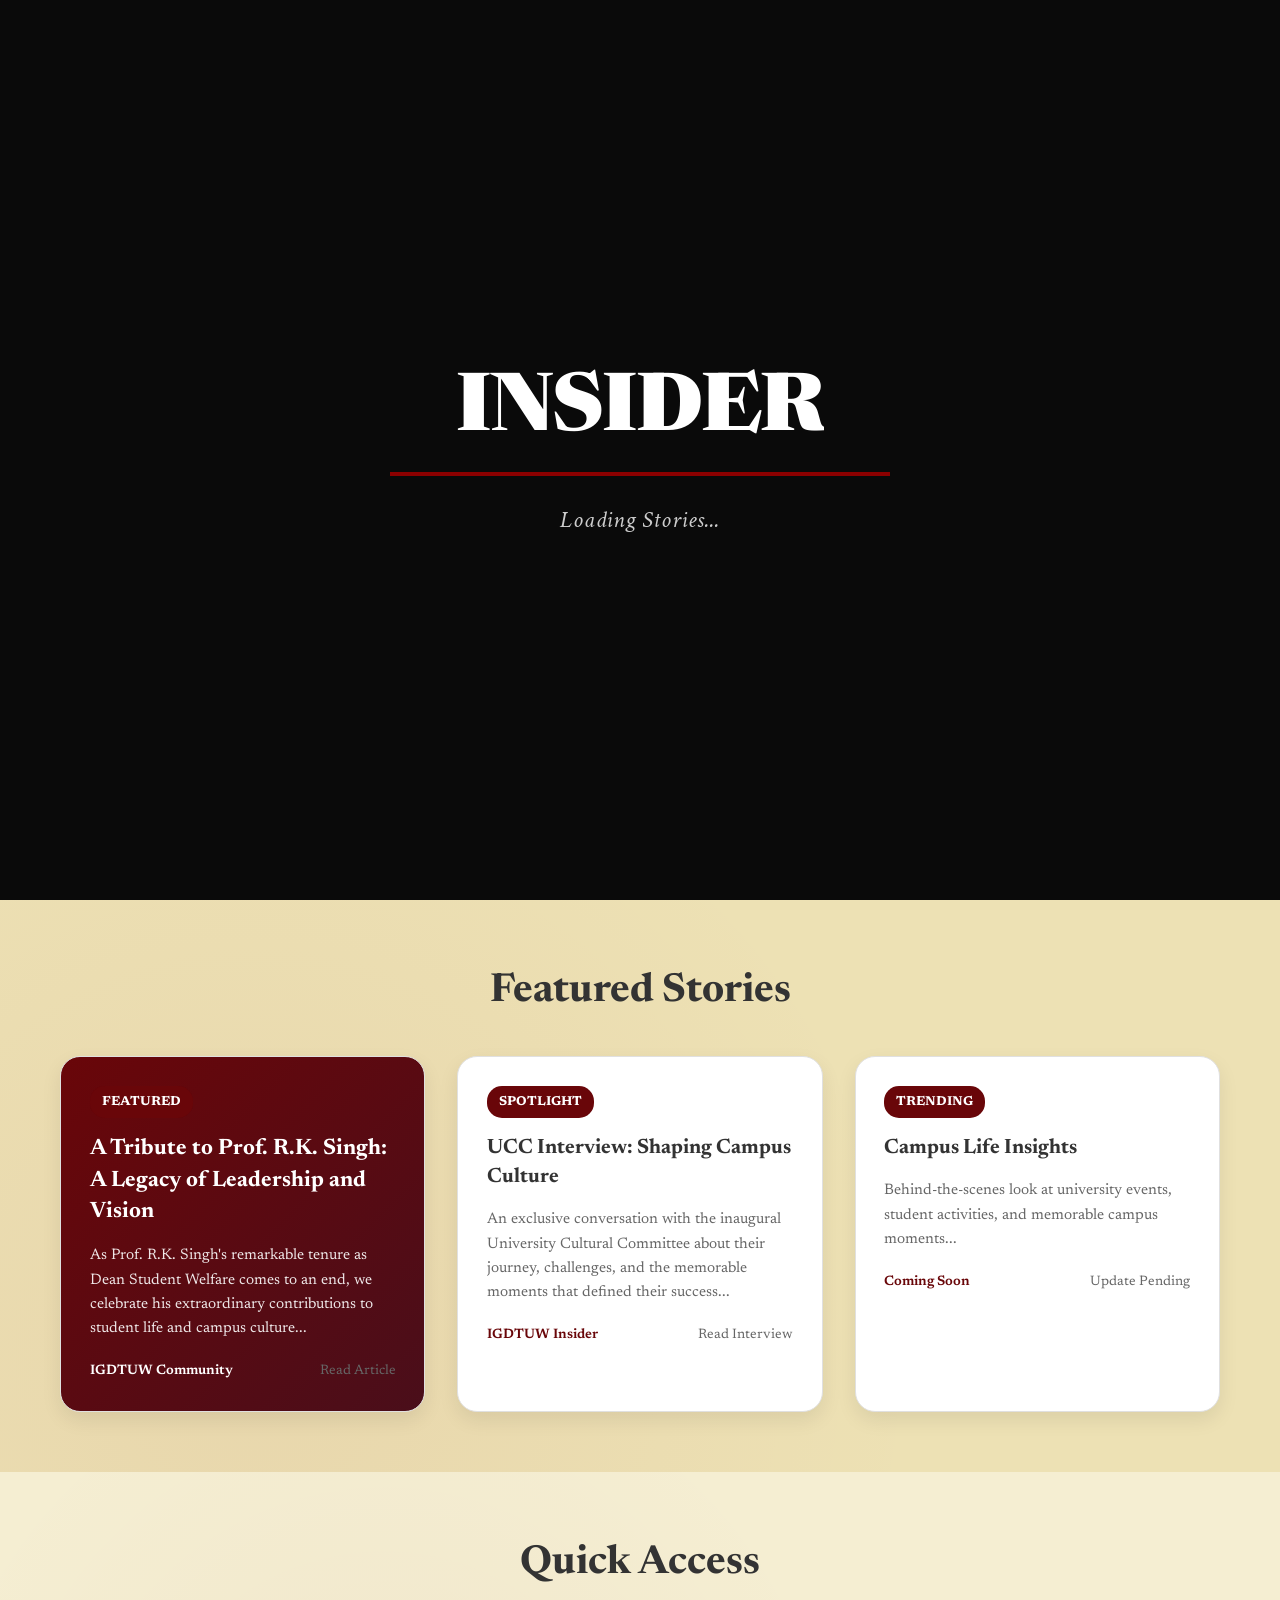
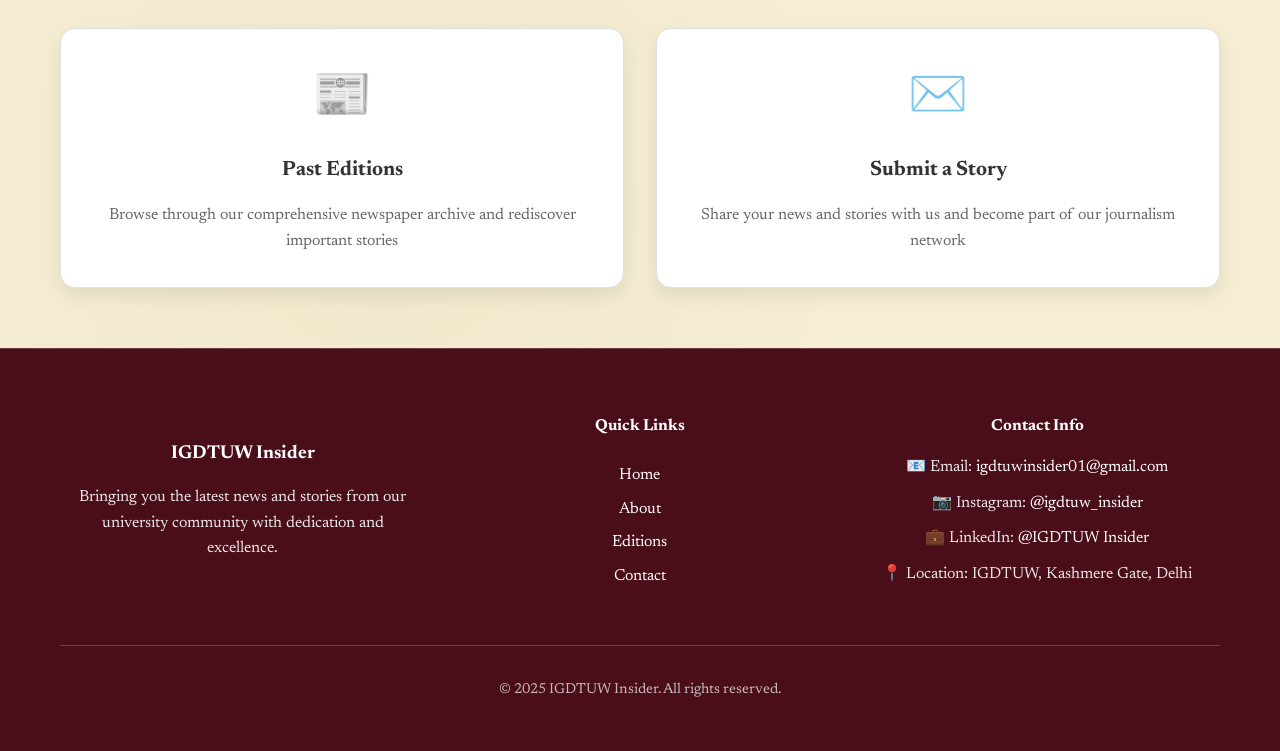
==== commit 3384d125: "updated" ====
--- a/index.html
+++ b/index.html
@@ -9,6 +9,97 @@
     <style>
         @import url('https://fonts.googleapis.com/css2?family=Newsreader:ital,opsz,wght@0,6..72,200..800;1,6..72,200..800&display=swap');
         @import url('https://fonts.googleapis.com/css2?family=Josefin+Sans:ital,wght@0,100..700;1,100..700&display=swap');
+        @import url('https://fonts.googleapis.com/css2?family=Playfair+Display:wght@400;700;900&family=Crimson+Text:ital,wght@0,400;0,600;1,400&display=swap');
+        
+        /* Loading Overlay Styles */
+        .loader-overlay {
+            position: fixed;
+            top: 0;
+            left: 0;
+            width: 100%;
+            height: 100%;
+            background: #0a0a0a;
+            display: flex;
+            align-items: center;
+            justify-content: center;
+            z-index: 99999;
+            transition: opacity 0.6s ease-out;
+        }
+
+        .loader-overlay.fade-out {
+            opacity: 0;
+            pointer-events: none;
+        }
+
+        .editorial-loader {
+            width: 90%;
+            max-width: 500px;
+            display: flex;
+            flex-direction: column;
+            align-items: center;
+            gap: 25px;
+        }
+
+        .masthead {
+            font-family: 'Playfair Display', serif;
+            font-size: clamp(3rem, 10vw, 5rem);
+            font-weight: 900;
+            color: white;
+            letter-spacing: -2px;
+            text-align: center;
+            line-height: 0.9;
+            position: relative;
+            overflow: hidden;
+        }
+
+        .masthead span {
+            display: inline-block;
+            opacity: 0;
+            transform: translateY(100px);
+            animation: letterReveal 0.8s cubic-bezier(0.34, 1.56, 0.64, 1) forwards;
+        }
+
+        .masthead span:nth-child(1) { animation-delay: 0.1s; }
+        .masthead span:nth-child(2) { animation-delay: 0.2s; }
+        .masthead span:nth-child(3) { animation-delay: 0.3s; }
+        .masthead span:nth-child(4) { animation-delay: 0.4s; }
+        .masthead span:nth-child(5) { animation-delay: 0.5s; }
+        .masthead span:nth-child(6) { animation-delay: 0.6s; }
+        .masthead span:nth-child(7) { animation-delay: 0.7s; }
+
+        @keyframes letterReveal {
+            to {
+                opacity: 1;
+                transform: translateY(0);
+            }
+        }
+
+        .divider-line {
+            width: 0;
+            height: 4px;
+            background: #8b0000;
+            animation: expandLine 1.5s ease-in-out forwards;
+            animation-delay: 0.8s;
+        }
+
+        @keyframes expandLine {
+            to { width: 100%; }
+        }
+
+        .subtitle-load {
+            font-family: 'Crimson Text', serif;
+            font-style: italic;
+            font-size: clamp(1rem, 3vw, 1.5rem);
+            color: #ccc;
+            letter-spacing: 1px;
+            opacity: 0;
+            animation: fadeIn 0.8s ease-in forwards;
+            animation-delay: 1.3s;
+        }
+
+        @keyframes fadeIn {
+            to { opacity: 1; }
+        }
     </style>
     <link rel="stylesheet" href="navbar.css">
     <link rel="stylesheet" href="style.css">
@@ -16,6 +107,17 @@
 </head>
 
 <body class="loading">
+    <!-- Loading Overlay -->
+    <div class="loader-overlay" id="pageLoader">
+        <div class="editorial-loader">
+            <div class="masthead">
+                <span>I</span><span>N</span><span>S</span><span>I</span><span>D</span><span>E</span><span>R</span>
+            </div>
+            <div class="divider-line"></div>
+            <div class="subtitle-load">Loading Stories...</div>
+        </div>
+    </div>
+
     <!-- Navigation -->
     <nav class="navbar">
         <div class="nav-container">
@@ -149,6 +251,20 @@
     </footer>
 
     <script>
+        // Hide loader after page loads
+        window.addEventListener('load', function () {
+            const loader = document.getElementById('pageLoader');
+            // Wait for animations to complete (about 2 seconds) then fade out
+            setTimeout(function () {
+                loader.classList.add('fade-out');
+                // Remove from DOM after fade completes
+                setTimeout(function () {
+                    loader.style.display = 'none';
+                    document.body.classList.add('loaded');
+                }, 600);
+            }, 2000);
+        });
+
         // Dynamic Typing Animation
         const typingText = document.getElementById('typing-text');
         const texts = [
@@ -278,11 +394,6 @@
             observer.observe(el);
         });
 
-        // Enhanced Loading Animation
-        window.addEventListener('load', function () {
-            document.body.classList.add('loaded');
-        });
-
         // Simplified click effects without excessive animations
         document.querySelectorAll('.btn, .link-card, .story-card').forEach(element => {
             element.addEventListener('click', function (e) {
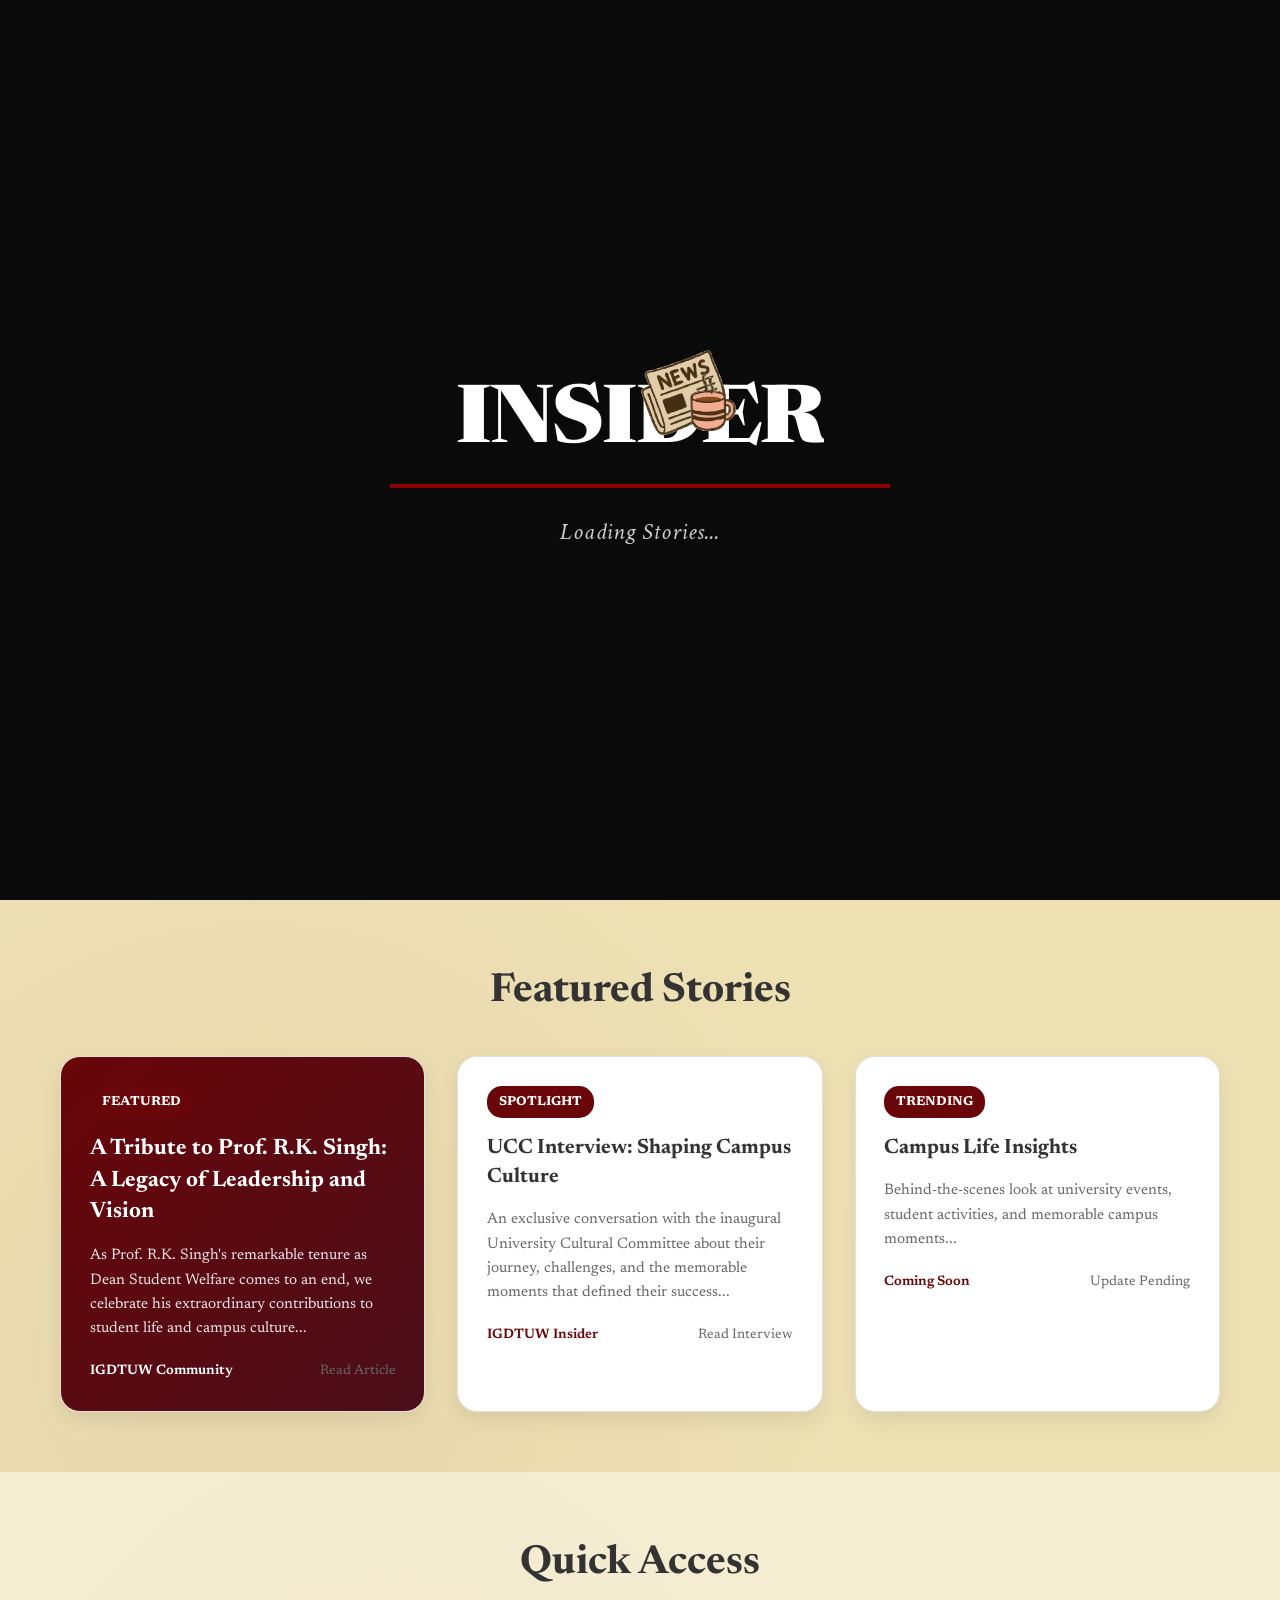
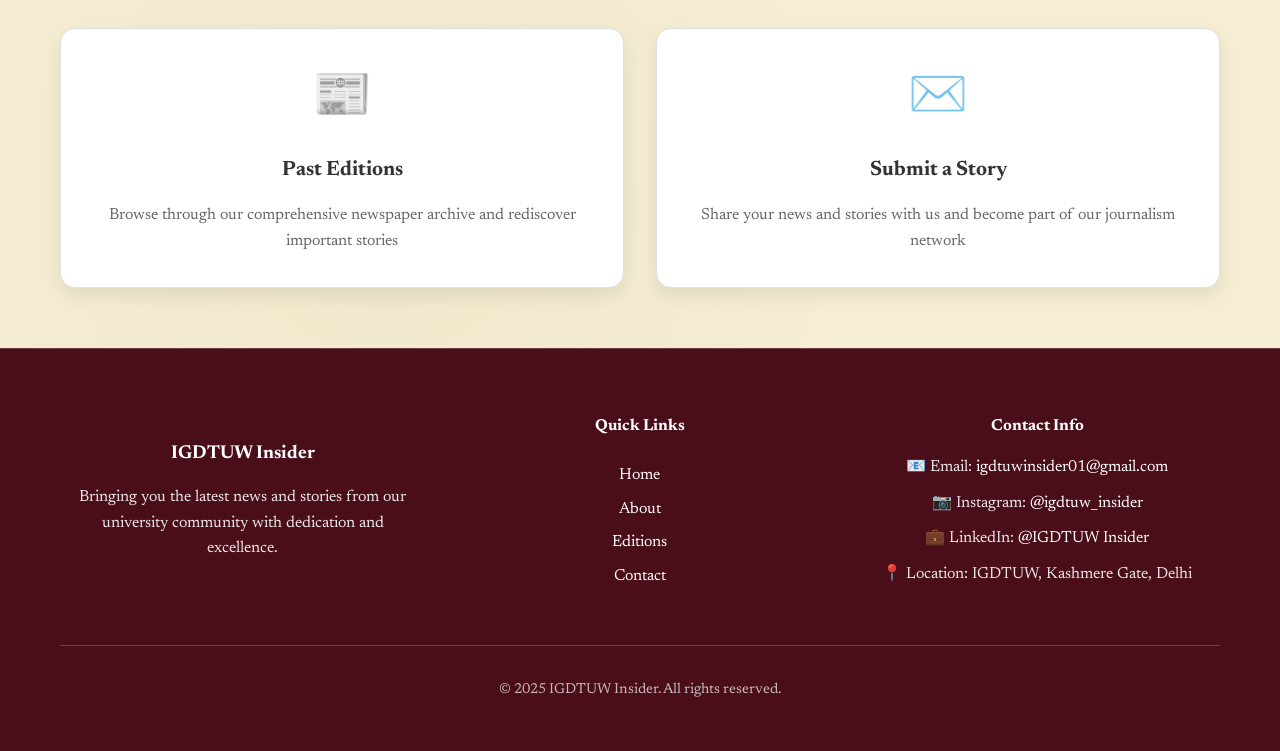
==== commit ca3d9772: "Updated loader animation" ====
--- a/index.html
+++ b/index.html
@@ -56,16 +56,17 @@
             display: inline-block;
             opacity: 0;
             transform: translateY(100px);
-            animation: letterReveal 0.8s cubic-bezier(0.34, 1.56, 0.64, 1) forwards;
-        }
-
-        .masthead span:nth-child(1) { animation-delay: 0.1s; }
-        .masthead span:nth-child(2) { animation-delay: 0.2s; }
-        .masthead span:nth-child(3) { animation-delay: 0.3s; }
-        .masthead span:nth-child(4) { animation-delay: 0.4s; }
-        .masthead span:nth-child(5) { animation-delay: 0.5s; }
-        .masthead span:nth-child(6) { animation-delay: 0.6s; }
-        .masthead span:nth-child(7) { animation-delay: 0.7s; }
+            animation: letterReveal 1.1s cubic-bezier(0.34, 1.56, 0.64, 1) forwards;
+        }
+
+        /* Stagger spread out from 0.1s gaps → 0.2s gaps */
+        .masthead span:nth-child(1) { animation-delay: 0.2s; }
+        .masthead span:nth-child(2) { animation-delay: 0.4s; }
+        .masthead span:nth-child(3) { animation-delay: 0.6s; }
+        .masthead span:nth-child(4) { animation-delay: 0.8s; }
+        .masthead span:nth-child(5) { animation-delay: 1.0s; }
+        .masthead span:nth-child(6) { animation-delay: 1.2s; }
+        .masthead span:nth-child(7) { animation-delay: 1.4s; }
 
         @keyframes letterReveal {
             to {
@@ -74,18 +75,20 @@
             }
         }
 
+        /* Red line waits for all 7 letters to land before expanding */
         .divider-line {
             width: 0;
             height: 4px;
             background: #8b0000;
-            animation: expandLine 1.5s ease-in-out forwards;
-            animation-delay: 0.8s;
+            animation: expandLine 1.6s ease-in-out forwards;
+            animation-delay: 2.0s;
         }
 
         @keyframes expandLine {
             to { width: 100%; }
         }
 
+        /* Subtitle fades in last, after divider */
         .subtitle-load {
             font-family: 'Crimson Text', serif;
             font-style: italic;
@@ -93,8 +96,8 @@
             color: #ccc;
             letter-spacing: 1px;
             opacity: 0;
-            animation: fadeIn 0.8s ease-in forwards;
-            animation-delay: 1.3s;
+            animation: fadeIn 1s ease-in forwards;
+            animation-delay: 2.8s;
         }
 
         @keyframes fadeIn {
@@ -110,6 +113,11 @@
     <!-- Loading Overlay -->
     <div class="loader-overlay" id="pageLoader">
         <div class="editorial-loader">
+            <!--Logo Animation images-->
+            <div id="animatedLogoContainer">
+                <img src="newspaper.svg" id="animatedNewspaper" alt="newspaper">
+                <img src="coffeecup.svg" id="animatedCoffee" alt="coffeeCup">
+            </div>
             <div class="masthead">
                 <span>I</span><span>N</span><span>S</span><span>I</span><span>D</span><span>E</span><span>R</span>
             </div>
@@ -254,7 +262,8 @@
         // Hide loader after page loads
         window.addEventListener('load', function () {
             const loader = document.getElementById('pageLoader');
-            // Wait for animations to complete (about 2 seconds) then fade out
+            // Bumped from 2000ms → 4200ms to let the full sequence breathe
+            // (last letter lands ~2.5s, divider expands to ~3.6s, subtitle fades ~3.8s)
             setTimeout(function () {
                 loader.classList.add('fade-out');
                 // Remove from DOM after fade completes
@@ -262,7 +271,7 @@
                     loader.style.display = 'none';
                     document.body.classList.add('loaded');
                 }, 600);
-            }, 2000);
+            }, 4200);
         });
 
         // Dynamic Typing Animation
@@ -283,6 +292,7 @@
 
             if (isDeleting) {
                 typingText.textContent = currentText.substring(0, charIndex - 1);
+                charIndex--;
                 typingSpeed = 50;
             } else {
                 typingText.textContent = currentText.substring(0, charIndex + 1);
@@ -403,6 +413,7 @@
                 }, 150);
             });
         });
+
         // Featured Stories Click Handler for "Coming Soon" items
         function showUpdateMessage(element) {
             const originalContent = element.innerHTML;
@@ -423,6 +434,11 @@
             }, 3000);
         }
     </script>
+
+    <!--Adding GSAP for animation path-->
+    <script src="https://cdnjs.cloudflare.com/ajax/libs/gsap/3.12.5/gsap.min.js"></script>
+    <script src="https://cdnjs.cloudflare.com/ajax/libs/gsap/3.12.5/MotionPathPlugin.min.js"></script>
+    <script src="js/loaderAnimation.js"></script>
 </body>
 
 </html>
--- a/style.css
+++ b/style.css
@@ -35,6 +35,28 @@
     margin: 0 auto;
     padding: 0 20px;
 }
+
+/*Logo Animation Styles*/
+/* Hide real navbar logo initially */
+.logo-img {
+    opacity: 0;
+    transition: opacity 0.6s ease;
+}
+
+/* Animated logo container */
+#animatedLogoContainer {
+    pointer-events: none;
+    z-index: 20;
+}
+
+/* Individual animated icons */
+#animatedNewspaper,
+#animatedCoffee {
+    position: absolute;
+    width: 120px; 
+    height: auto;
+}
+
 
 /* Hero Section */
 .hero {
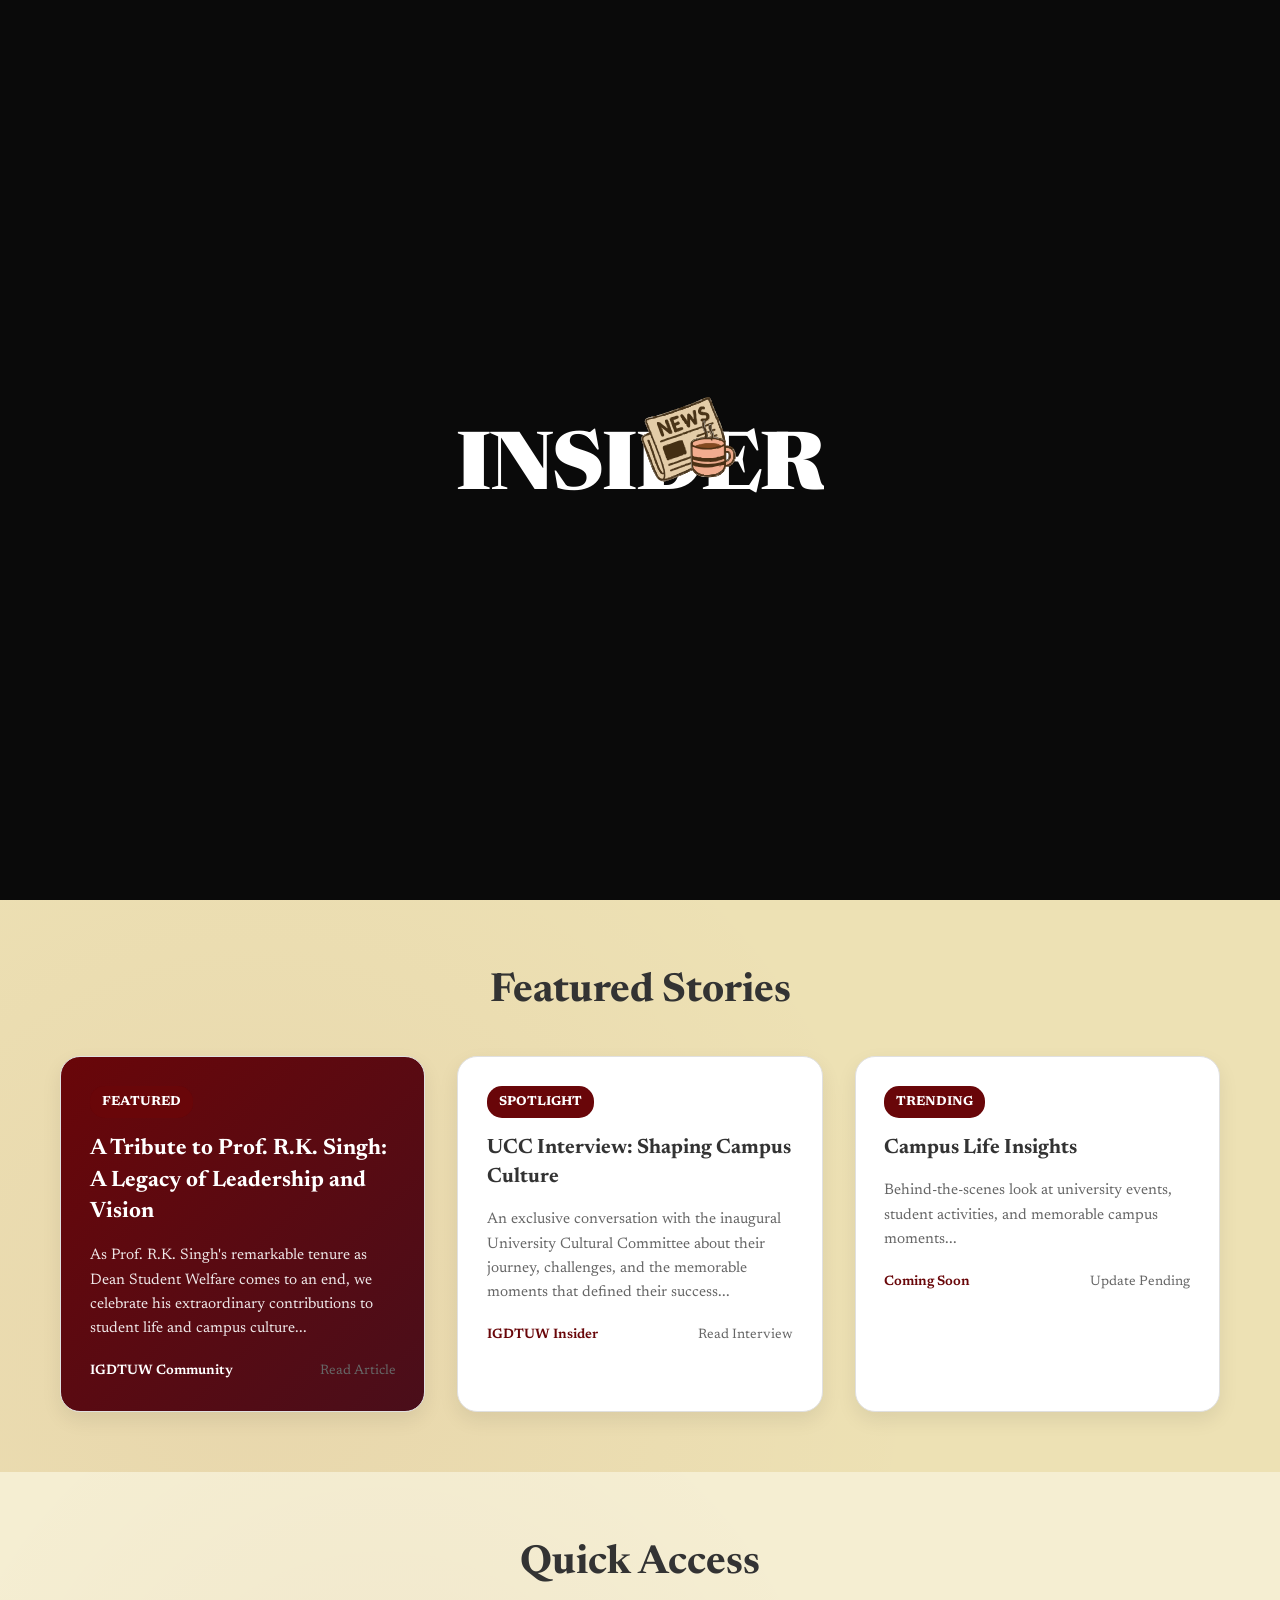
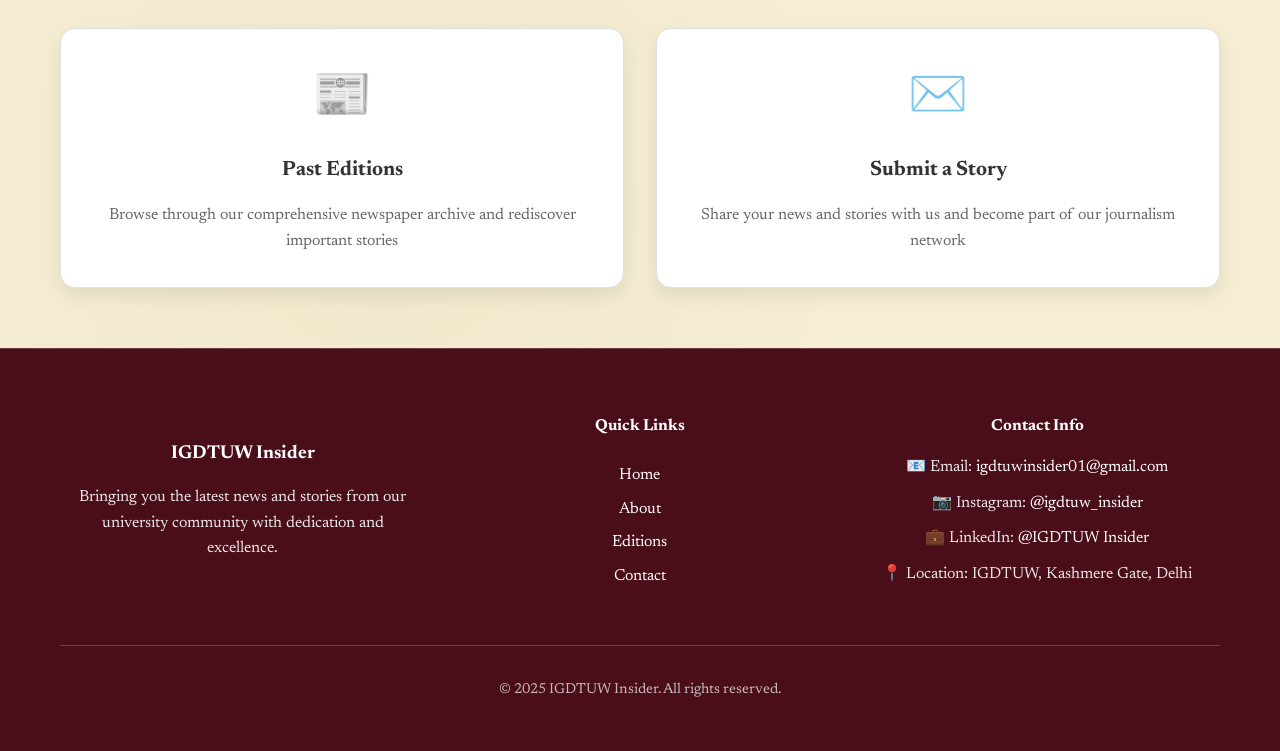
==== commit 9d5cda53: "updated" ====
--- a/index.html
+++ b/index.html
@@ -23,7 +23,7 @@
             align-items: center;
             justify-content: center;
             z-index: 99999;
-            transition: opacity 0.6s ease-out;
+            transition: opacity 0.7s ease-out;
         }
 
         .loader-overlay.fade-out {
@@ -59,7 +59,6 @@
             animation: letterReveal 1.1s cubic-bezier(0.34, 1.56, 0.64, 1) forwards;
         }
 
-        /* Stagger spread out from 0.1s gaps → 0.2s gaps */
         .masthead span:nth-child(1) { animation-delay: 0.2s; }
         .masthead span:nth-child(2) { animation-delay: 0.4s; }
         .masthead span:nth-child(3) { animation-delay: 0.6s; }
@@ -73,35 +72,6 @@
                 opacity: 1;
                 transform: translateY(0);
             }
-        }
-
-        /* Red line waits for all 7 letters to land before expanding */
-        .divider-line {
-            width: 0;
-            height: 4px;
-            background: #8b0000;
-            animation: expandLine 1.6s ease-in-out forwards;
-            animation-delay: 2.0s;
-        }
-
-        @keyframes expandLine {
-            to { width: 100%; }
-        }
-
-        /* Subtitle fades in last, after divider */
-        .subtitle-load {
-            font-family: 'Crimson Text', serif;
-            font-style: italic;
-            font-size: clamp(1rem, 3vw, 1.5rem);
-            color: #ccc;
-            letter-spacing: 1px;
-            opacity: 0;
-            animation: fadeIn 1s ease-in forwards;
-            animation-delay: 2.8s;
-        }
-
-        @keyframes fadeIn {
-            to { opacity: 1; }
         }
     </style>
     <link rel="stylesheet" href="navbar.css">
@@ -121,8 +91,6 @@
             <div class="masthead">
                 <span>I</span><span>N</span><span>S</span><span>I</span><span>D</span><span>E</span><span>R</span>
             </div>
-            <div class="divider-line"></div>
-            <div class="subtitle-load">Loading Stories...</div>
         </div>
     </div>
 
@@ -131,7 +99,6 @@
         <div class="nav-container">
             <div class="logo">
                 <img src="secondary-logo2.svg" alt="Logo" class="logo-img">
-                <!-- <h2 style="padding-top:10px;">IGDTUW INSIDER</h2> -->
             </div>
             <ul class="nav-menu">
                 <li><a href="index.html" class="nav-link">HOME</a></li>
@@ -259,19 +226,19 @@
     </footer>
 
     <script>
-        // Hide loader after page loads
+        // Safety fallback only — GSAP's onComplete fires first and hides the loader.
+        // This only triggers if GSAP fails for some reason.
         window.addEventListener('load', function () {
             const loader = document.getElementById('pageLoader');
-            // Bumped from 2000ms → 4200ms to let the full sequence breathe
-            // (last letter lands ~2.5s, divider expands to ~3.6s, subtitle fades ~3.8s)
             setTimeout(function () {
-                loader.classList.add('fade-out');
-                // Remove from DOM after fade completes
-                setTimeout(function () {
-                    loader.style.display = 'none';
-                    document.body.classList.add('loaded');
-                }, 600);
-            }, 4200);
+                if (loader && loader.style.display !== 'none') {
+                    loader.classList.add('fade-out');
+                    setTimeout(function () {
+                        loader.style.display = 'none';
+                        document.body.classList.add('loaded');
+                    }, 600);
+                }
+            }, 6500);
         });
 
         // Dynamic Typing Animation
@@ -289,7 +256,6 @@
 
         function typeWriter() {
             const currentText = texts[textIndex];
-
             if (isDeleting) {
                 typingText.textContent = currentText.substring(0, charIndex - 1);
                 charIndex--;
@@ -299,34 +265,24 @@
                 charIndex++;
                 typingSpeed = 100;
             }
-
             if (!isDeleting && charIndex === currentText.length) {
-                setTimeout(() => {
-                    isDeleting = true;
-                }, 2000);
+                setTimeout(() => { isDeleting = true; }, 2000);
             } else if (isDeleting && charIndex === 0) {
                 isDeleting = false;
                 textIndex = (textIndex + 1) % texts.length;
             }
-
             setTimeout(typeWriter, typingSpeed);
         }
 
-        // Start typing animation after page loads
-        setTimeout(() => {
-            typeWriter();
-        }, 1000);
-
-
-        // Enhanced Mobile Menu Toggle with Animation
+        setTimeout(() => { typeWriter(); }, 1000);
+
+        // Mobile Menu Toggle
         const hamburger = document.querySelector('.hamburger');
         const navMenu = document.querySelector('.nav-menu');
 
         hamburger.addEventListener('click', function () {
             hamburger.classList.toggle('active');
             navMenu.classList.toggle('active');
-
-            // Animate hamburger lines
             const spans = hamburger.querySelectorAll('span');
             if (hamburger.classList.contains('active')) {
                 spans[0].style.transform = 'rotate(45deg) translate(9px, 9px)';
@@ -339,7 +295,6 @@
             }
         });
 
-        // Close mobile menu when clicking on a link
         document.querySelectorAll('.nav-link').forEach(n => n.addEventListener('click', () => {
             hamburger.classList.remove('active');
             navMenu.classList.remove('active');
@@ -349,25 +304,19 @@
             spans[2].style.transform = 'none';
         }));
 
-        // Smooth scrolling for anchor links
+        // Smooth scrolling
         document.querySelectorAll('a[href^="#"]').forEach(anchor => {
             anchor.addEventListener('click', function (e) {
                 e.preventDefault();
                 const target = document.querySelector(this.getAttribute('href'));
-                if (target) {
-                    target.scrollIntoView({
-                        behavior: 'smooth',
-                        block: 'start'
-                    });
-                }
+                if (target) target.scrollIntoView({ behavior: 'smooth', block: 'start' });
             });
         });
 
-        // Enhanced Navbar background on scroll
+        // Navbar scroll
         window.addEventListener('scroll', function () {
             const navbar = document.querySelector('.navbar');
             const scrolled = window.pageYOffset;
-
             if (scrolled > 100) {
                 navbar.style.background = 'var(--navbar-bg)';
                 navbar.style.backdropFilter = 'blur(20px)';
@@ -377,44 +326,28 @@
                 navbar.style.backdropFilter = 'blur(15px)';
                 navbar.style.boxShadow = 'none';
             }
-
-            // Reduced parallax effect for background
             const hero = document.querySelector('.hero');
-            if (hero) {
-                hero.style.transform = `translateY(${scrolled * 0.05}px)`;
-            }
-        });
-
-        // Simplified Intersection Observer for scroll animations
-        const observerOptions = {
-            threshold: 0.1,
-            rootMargin: '0px 0px -30px 0px'
-        };
-
+            if (hero) hero.style.transform = `translateY(${scrolled * 0.05}px)`;
+        });
+
+        // Scroll animations
         const observer = new IntersectionObserver(function (entries) {
             entries.forEach(entry => {
-                if (entry.isIntersecting) {
-                    entry.target.classList.add('animated');
-                }
+                if (entry.isIntersecting) entry.target.classList.add('animated');
             });
-        }, observerOptions);
-
-        // Observe elements for animation
-        document.querySelectorAll('.animate-on-scroll').forEach(el => {
-            observer.observe(el);
-        });
-
-        // Simplified click effects without excessive animations
+        }, { threshold: 0.1, rootMargin: '0px 0px -30px 0px' });
+
+        document.querySelectorAll('.animate-on-scroll').forEach(el => observer.observe(el));
+
+        // Click scale
         document.querySelectorAll('.btn, .link-card, .story-card').forEach(element => {
-            element.addEventListener('click', function (e) {
+            element.addEventListener('click', function () {
                 this.style.transform = 'scale(0.98)';
-                setTimeout(() => {
-                    this.style.transform = '';
-                }, 150);
+                setTimeout(() => { this.style.transform = ''; }, 150);
             });
         });
 
-        // Featured Stories Click Handler for "Coming Soon" items
+        // "Coming Soon" handler
         function showUpdateMessage(element) {
             const originalContent = element.innerHTML;
             element.style.background = 'var(--accent-primary)';
@@ -426,7 +359,6 @@
                     <p style="color: rgba(255,255,255,0.9); margin-bottom: 0;">This story will be updated with fresh content soon. Stay tuned!</p>
                 </div>
             `;
-
             setTimeout(() => {
                 element.innerHTML = originalContent;
                 element.style.background = '';
@@ -435,7 +367,6 @@
         }
     </script>
 
-    <!--Adding GSAP for animation path-->
     <script src="https://cdnjs.cloudflare.com/ajax/libs/gsap/3.12.5/gsap.min.js"></script>
     <script src="https://cdnjs.cloudflare.com/ajax/libs/gsap/3.12.5/MotionPathPlugin.min.js"></script>
     <script src="js/loaderAnimation.js"></script>
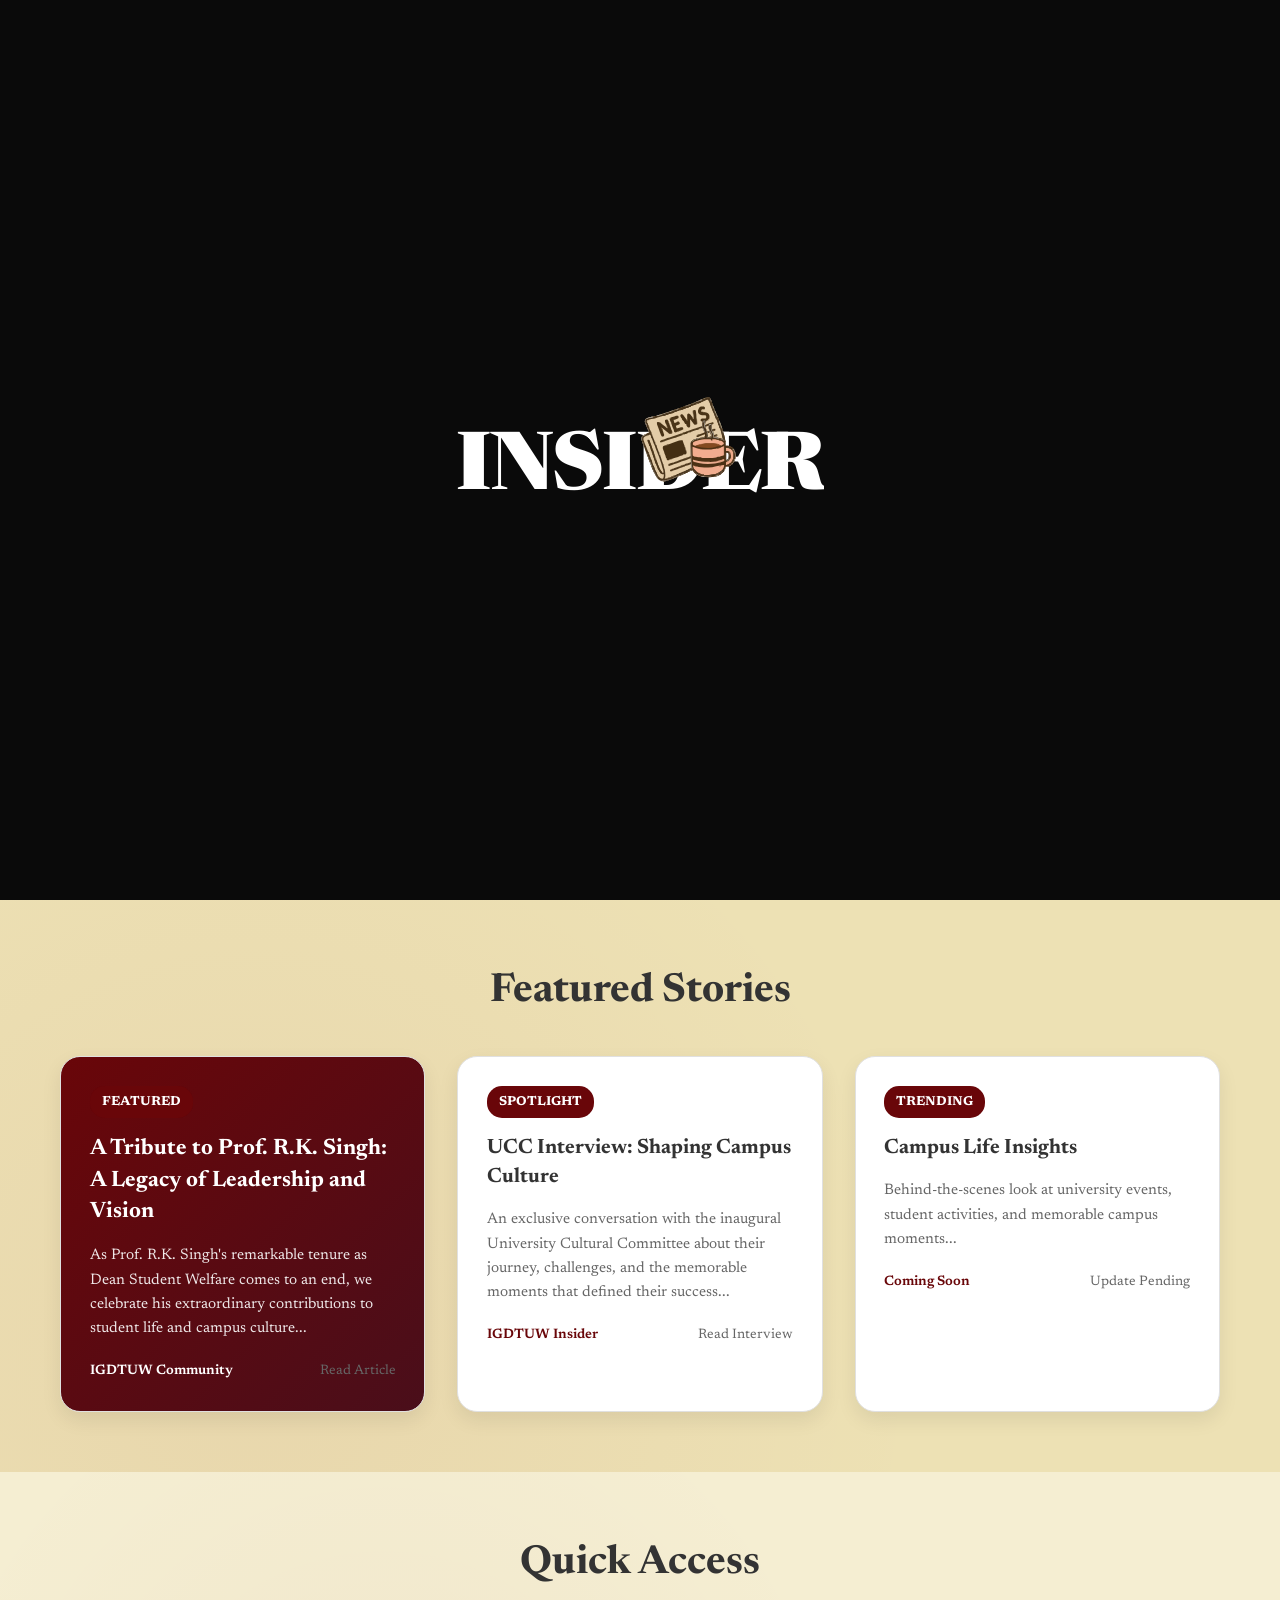
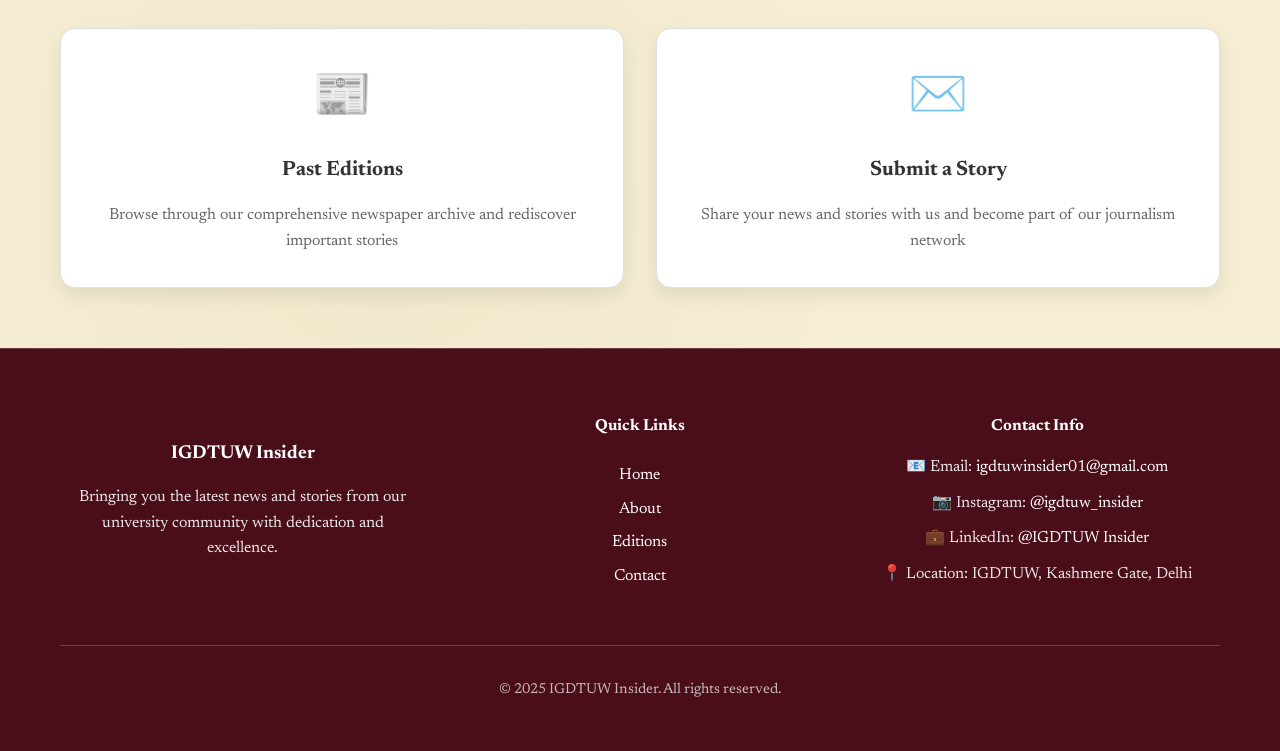
==== commit 4fcb8bdb: "updated" ====
--- a/index.html
+++ b/index.html
@@ -50,28 +50,11 @@
             line-height: 0.9;
             position: relative;
             overflow: hidden;
+            opacity: 1;
         }
 
         .masthead span {
             display: inline-block;
-            opacity: 0;
-            transform: translateY(100px);
-            animation: letterReveal 1.1s cubic-bezier(0.34, 1.56, 0.64, 1) forwards;
-        }
-
-        .masthead span:nth-child(1) { animation-delay: 0.2s; }
-        .masthead span:nth-child(2) { animation-delay: 0.4s; }
-        .masthead span:nth-child(3) { animation-delay: 0.6s; }
-        .masthead span:nth-child(4) { animation-delay: 0.8s; }
-        .masthead span:nth-child(5) { animation-delay: 1.0s; }
-        .masthead span:nth-child(6) { animation-delay: 1.2s; }
-        .masthead span:nth-child(7) { animation-delay: 1.4s; }
-
-        @keyframes letterReveal {
-            to {
-                opacity: 1;
-                transform: translateY(0);
-            }
         }
     </style>
     <link rel="stylesheet" href="navbar.css">
